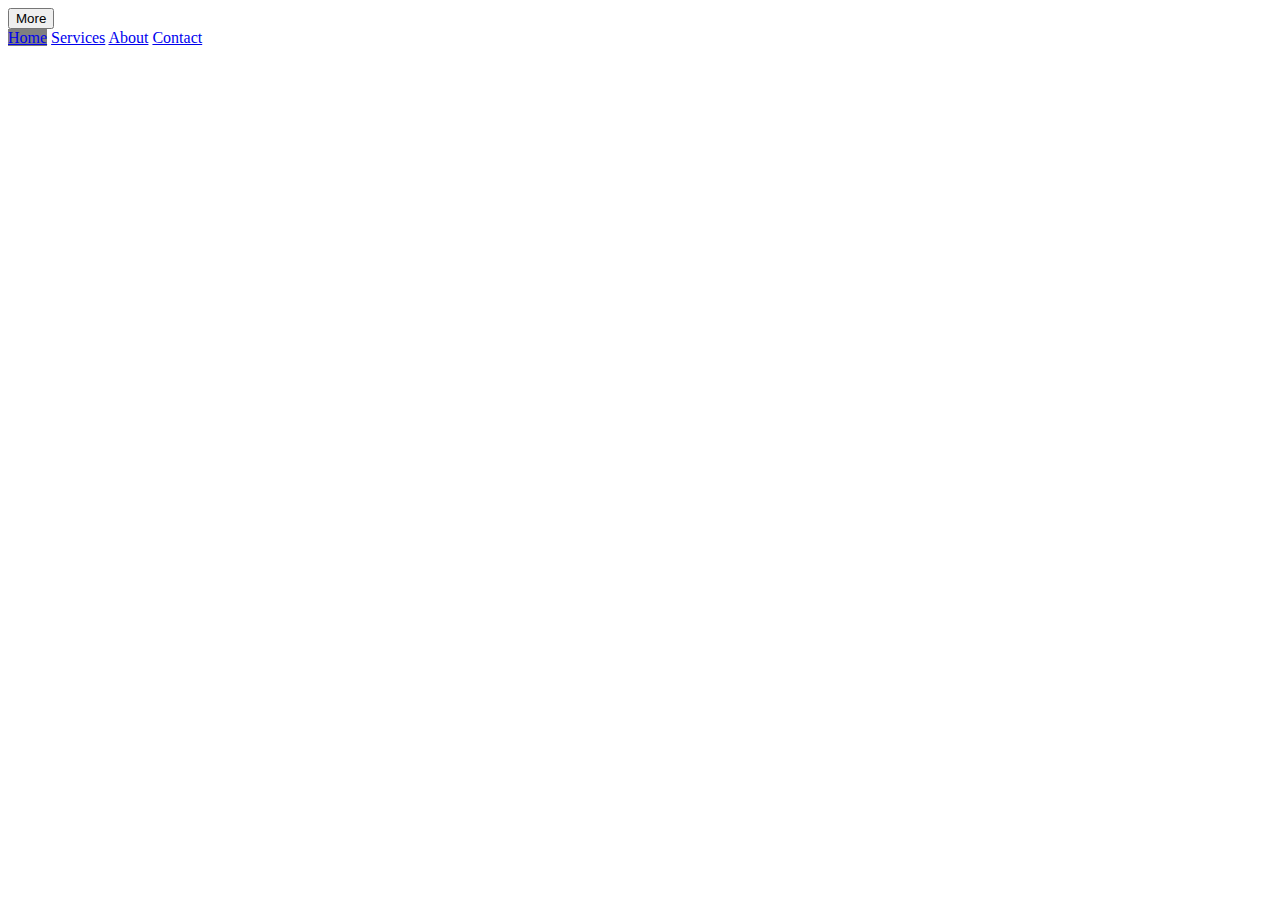
==== index.html @ 5a2513f6 "add index.html" ====
<!DOCTYPE html>
<html>
    <head>
        <meta charset="UTF-8">
        <link rel="stylesheet" href="./styles/style.css">
        <title>Project-Robotics</title>
    </head>
    <body>
        <div class="navbar">
            <div class="dropdown">
              <button class="dropbtn">More 
                <i class="fa fa-caret-down"></i>
              </button>
              <div class="dropdown-content">
                <a href="#" style="background-color: gray;">Home</a>
                <a href="html/services.html">Services</a>
                <a href="html/about.html">About</a>
                <a href="html/contact.html">Contact</a>
              </div>
            </div> 
          </div>
    </body>
</html>
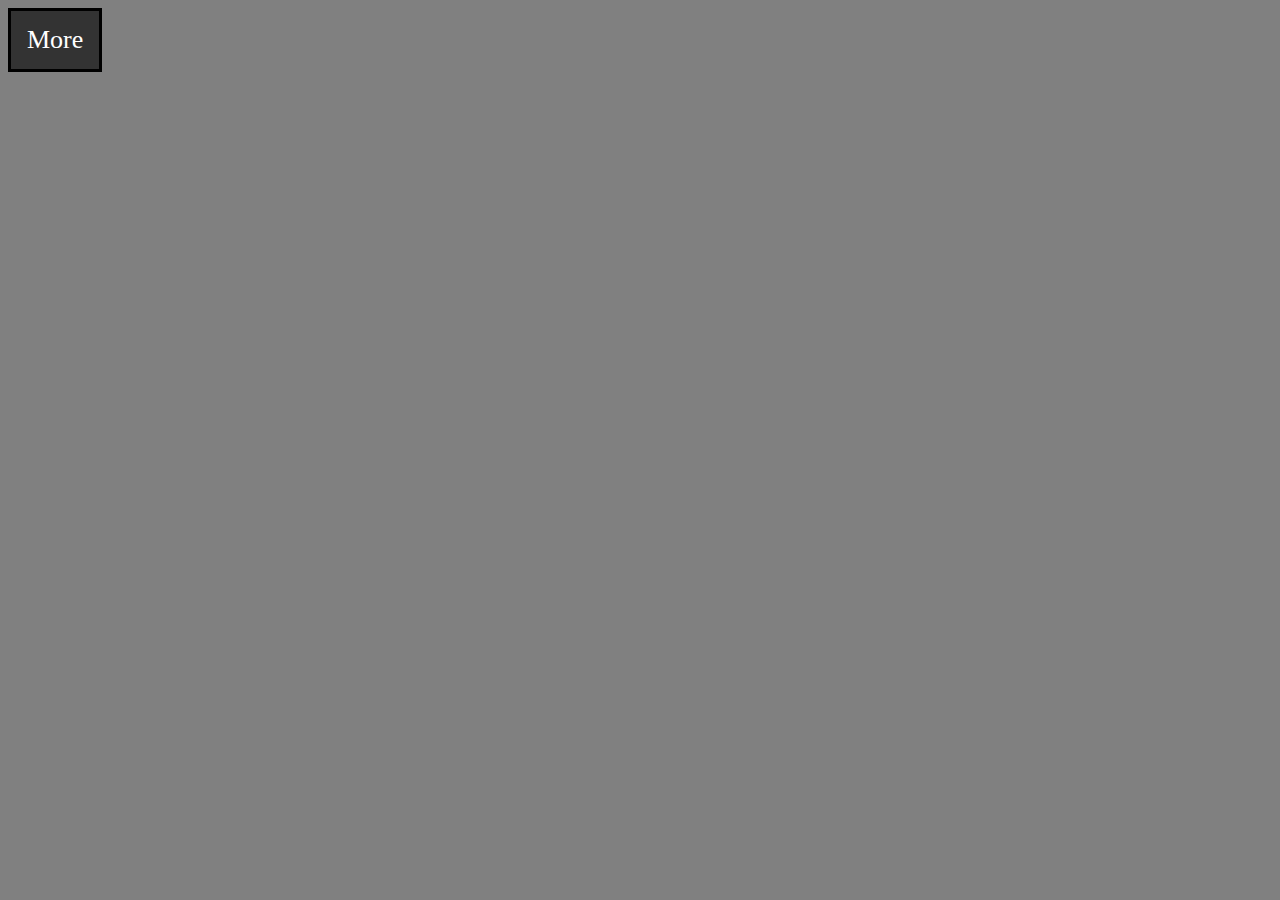
==== commit e727815c: "Update index.html" ====
--- a/index.html
+++ b/index.html
@@ -13,7 +13,6 @@
               </button>
               <div class="dropdown-content">
                 <a href="#" style="background-color: gray;">Home</a>
-                <a href="html/services.html">Services</a>
                 <a href="html/about.html">About</a>
                 <a href="html/contact.html">Contact</a>
               </div>
--- a/styles/style.css
+++ b/styles/style.css
@@ -0,0 +1,67 @@
+body {
+    height: 90vh;
+    background-color: grey;
+  }
+
+  .navbar {
+    display: flex;
+    justify-content: left; /* Center the navbar */
+    width: 100%;
+    text-align: left;
+  }
+  .navbar a {
+    font-size: 26px;
+    color: white;
+    text-align: left;
+    padding: 14px 16px;
+    text-decoration: none;
+    border: 1px solid black;
+  }
+  
+  .dropdown {
+    position: relative;
+    text-align: left;
+    background-color: #333;
+    border: 3px solid black;
+  }
+  
+  .dropdown .dropbtn {
+    font-size: 26px;
+    border: none;
+    outline: none;
+    color: white;
+    padding: 14px 16px;
+    background-color: inherit;
+    font-family: inherit;
+    margin: 0;
+  }
+  
+  .navbar a:hover,
+  .dropdown:hover .dropbtn {
+    background-color: rgb(0, 0, 0);
+  }
+  
+  .dropdown-content {
+    display: none;
+    position: absolute;
+    background-color: #f9f9f9;
+    min-width: 160px;
+    box-shadow: 0px 8px 16px 0px rgba(0, 0, 0, 0.2);
+    z-index: 1;
+  }
+  
+  .dropdown-content a {
+    color: black;
+    padding: 12px 16px;
+    text-decoration: none;
+    display: block;
+    text-align: left;
+  }
+  
+  .dropdown-content a:hover {
+    background-color: #ddd;
+  }
+  
+  .dropdown:hover .dropdown-content {
+    display: block;
+  }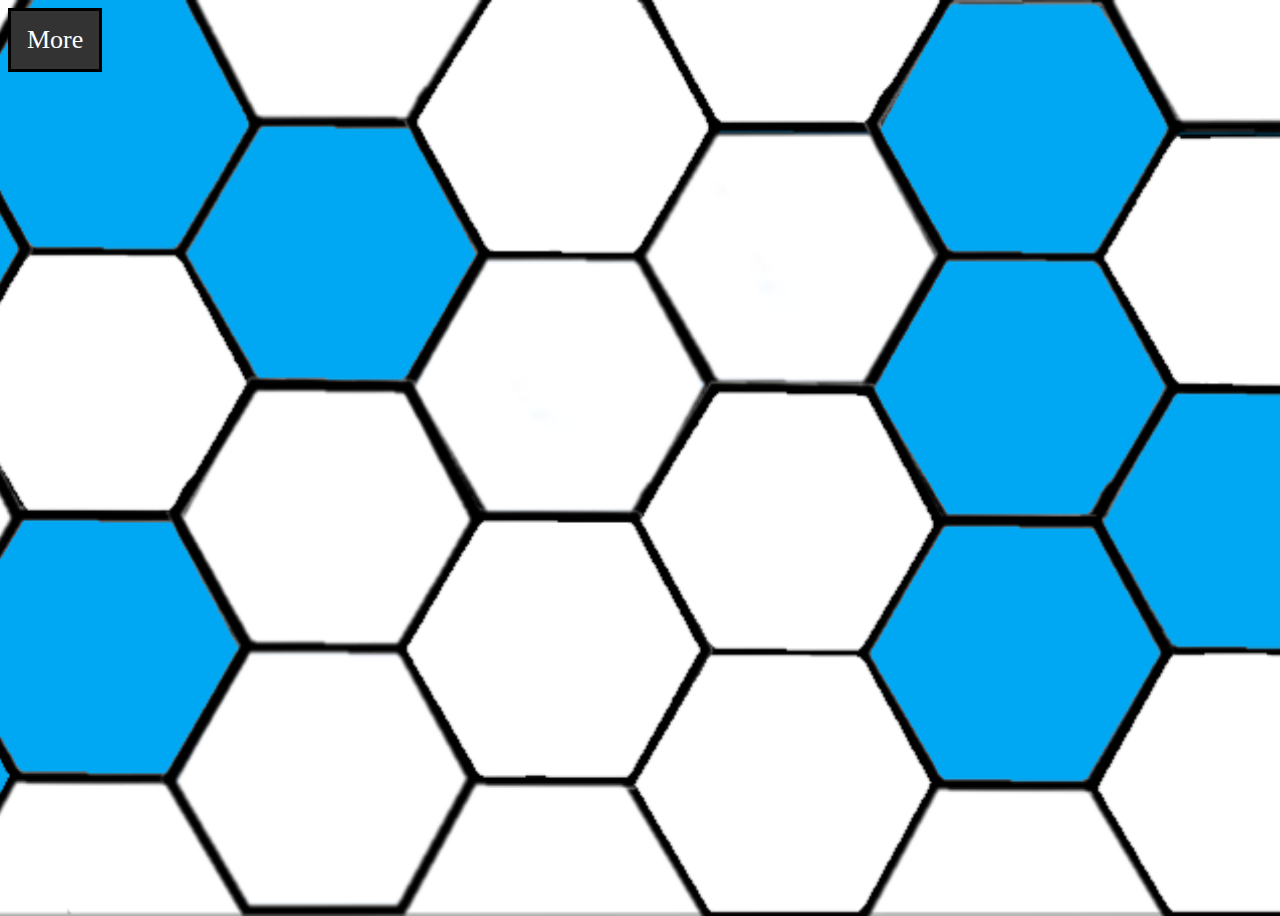
==== commit ab638b15: "change background" ====
--- a/index.html
+++ b/index.html
@@ -2,7 +2,7 @@
 <html>
     <head>
         <meta charset="UTF-8">
-        <link rel="stylesheet" href="./styles/style.css">
+        <link rel="stylesheet" href="./styles/home.css">
         <title>Project-Robotics</title>
     </head>
     <body>
@@ -13,8 +13,8 @@
               </button>
               <div class="dropdown-content">
                 <a href="#" style="background-color: gray;">Home</a>
-                <a href="html/about.html">About</a>
-                <a href="html/contact.html">Contact</a>
+                <a href="html/about_us.html">About us</a>
+                <a href="./html/contact_us.html">Contact</a>
               </div>
             </div> 
           </div>
--- a/styles/home.css
+++ b/styles/home.css
@@ -0,0 +1,85 @@
+@keyframes bc{
+    from {background-image: url(../images/back1.png);}
+    to {background-image: url(../images/back2.png);}
+ 
+ }
+ body{
+     background-image: url(../images/back1.png);
+     height: 100vh;
+     background-position: center;
+     background-repeat: no-repeat;
+     background-size: cover;
+     animation-name: bc;
+     animation-duration: 50s;
+    animation-delay: 5s;
+    animation-play-state: running;
+    animation-iteration-count: infinite;
+    animation-fill-mode: both;
+ }
+ h1{
+     text-align: center;
+     font-size: 400%;
+ }
+   .navbar {
+     display: flex;
+     justify-content: left; 
+     width: 100%;
+     text-align: left;
+     
+   }
+   .navbar a {
+     font-size: 26px;
+     color: white;
+     text-align: left;
+     padding: 14px 16px;
+     text-decoration: none;
+     border: 1px solid black;
+   }
+   
+   .dropdown {
+     position: relative;
+     text-align: left;
+     background-color: #333;
+     border: 3px solid black;
+   }
+   
+   .dropdown .dropbtn {
+     font-size: 26px;
+     border: none;
+     outline: none;
+     color: white;
+     padding: 14px 16px;
+     background-color: inherit;
+     font-family: inherit;
+     margin: 0;
+   }
+   
+   .navbar a:hover,
+   .dropdown:hover .dropbtn {
+     background-color: rgb(0, 0, 0);
+   }
+   
+   .dropdown-content {
+     display: none;
+     position: absolute;
+     background-color: #f9f9f9;
+     min-width: 160px;
+     box-shadow: 0px 8px 16px 0px rgba(0, 0, 0, 0.2);
+     z-index: 1;
+   }
+   
+   .dropdown-content a {
+     color: black;
+     padding: 12px 16px;
+     text-decoration: none;
+     display: block;
+     text-align: left;
+   }
+   
+   .dropdown-content a:hover {
+     background-color: #ddd;
+   }
+   
+   .dropdown:hover .dropdown-content {
+     display: block;
+   }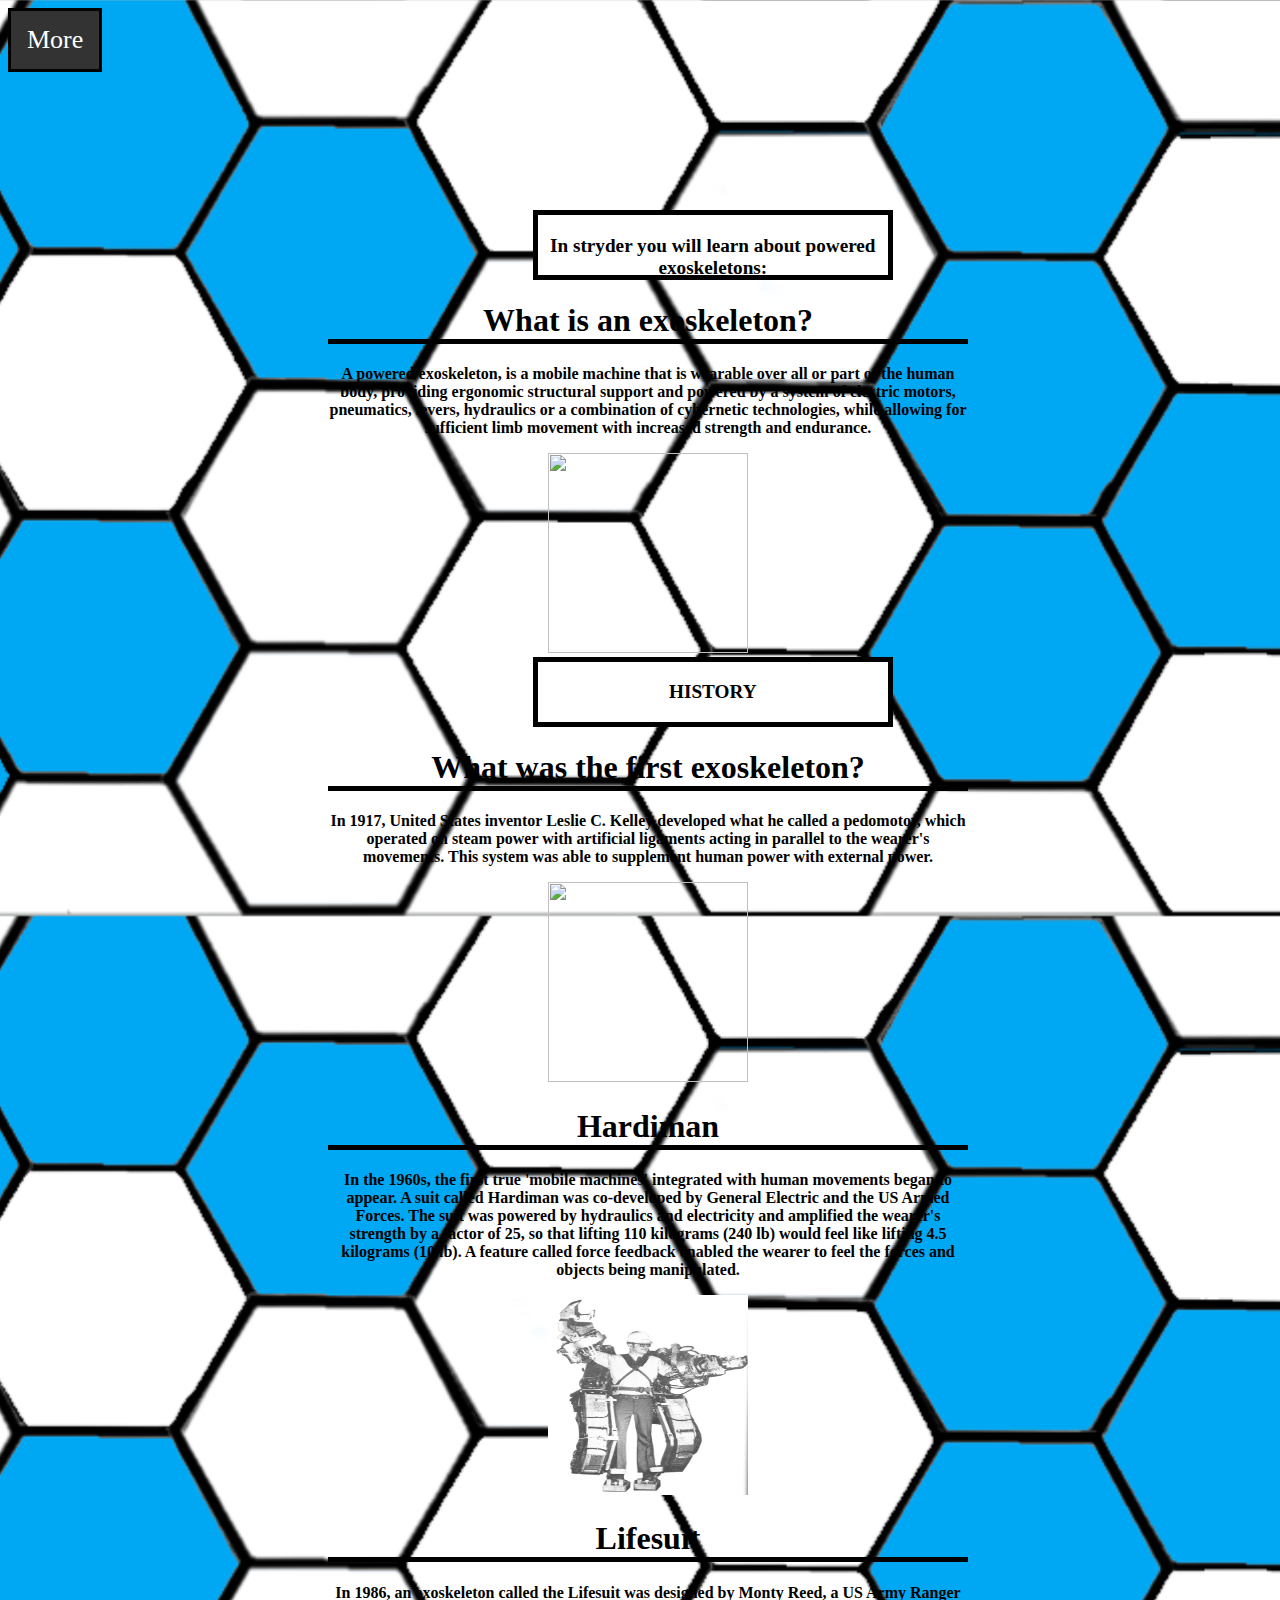
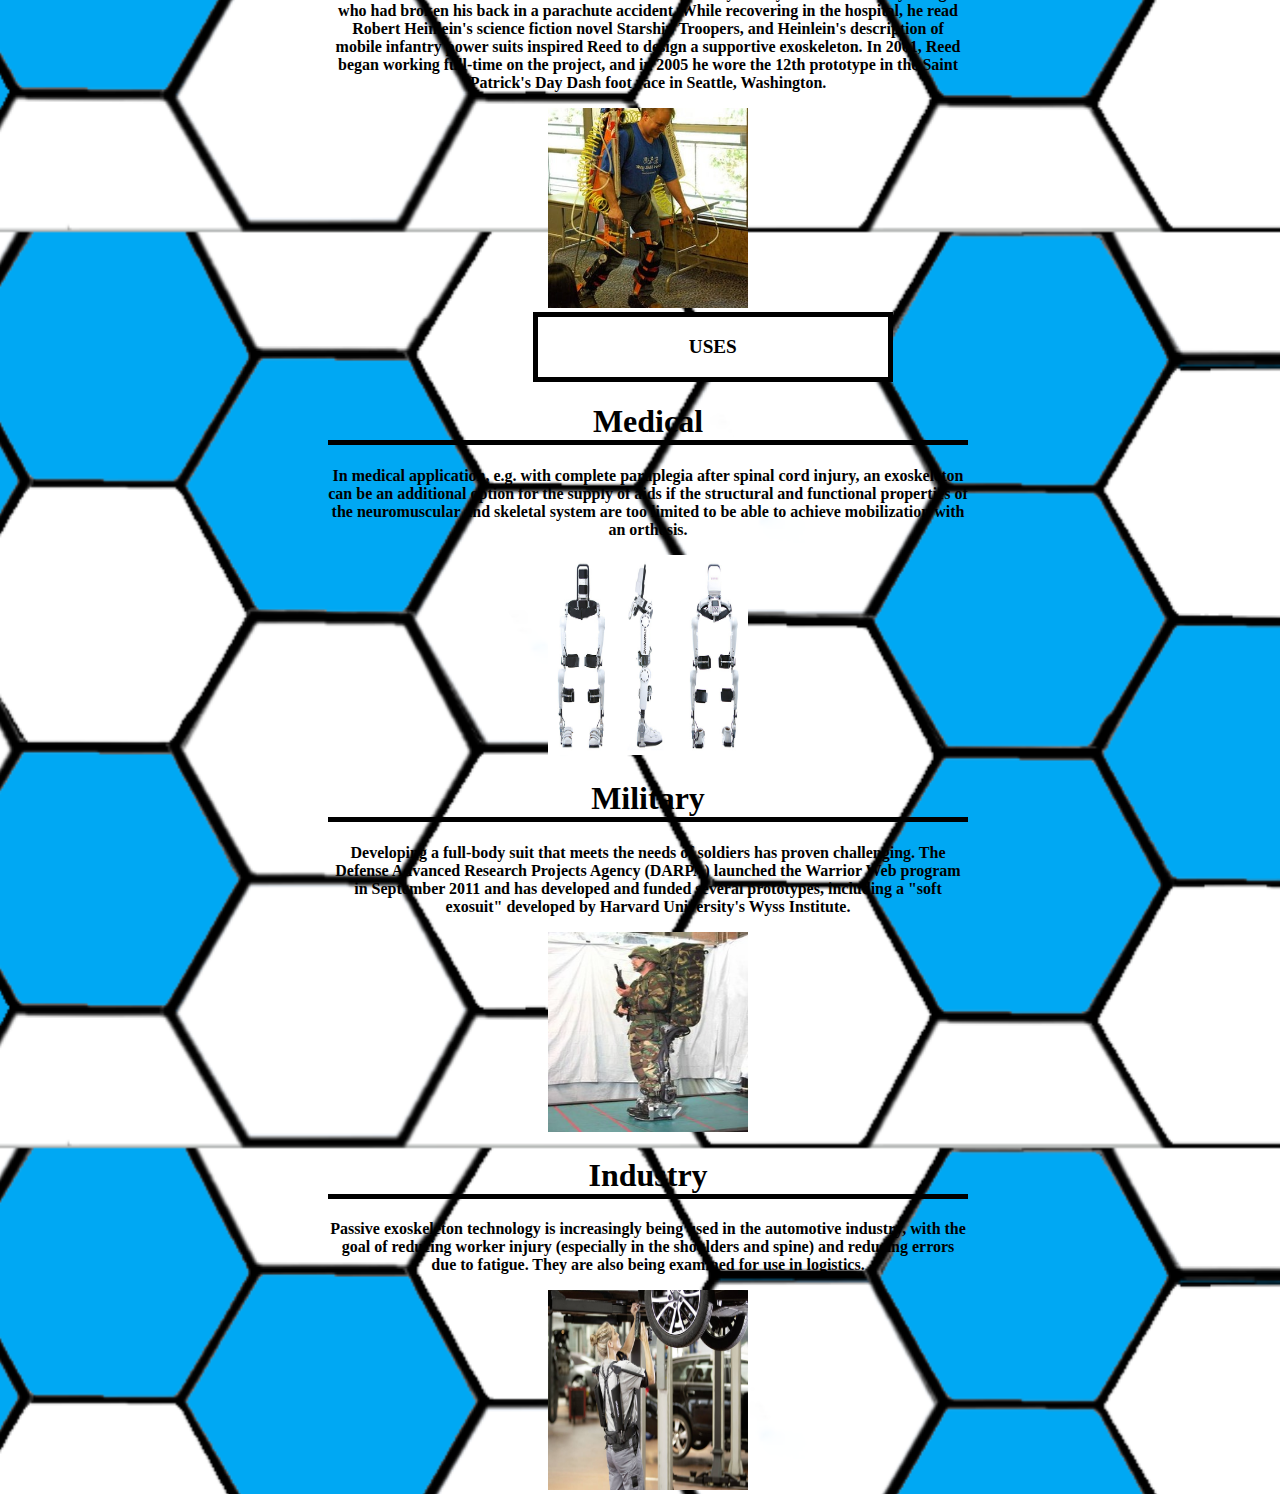
==== commit 39f0811a: "update home page" ====
--- a/index.html
+++ b/index.html
@@ -18,5 +18,50 @@
               </div>
             </div> 
           </div>
+            
+          
+                <div class="main">
+                   <h1 id="ft"> WELCOME TO</h1><h1 id="tt">Stryder</h1>
+                   <div id="ut"><b><p>In stryder you will learn about powered exoskeletons:</p></b></div>
+                  <div class="p">
+                    <h1 class="un">What is an exoskeleton?</h1>
+                  <b> 
+                    <p>A powered exoskeleton, is a mobile machine that is wearable over all or part of the human body, providing ergonomic structural support and powered by a system of electric motors, pneumatics, levers, hydraulics or a combination of cybernetic technologies, while allowing for sufficient limb movement with increased strength and endurance. </p>
+                  </b>
+                  <img src="../Project-Robotics/images/exoskeleton.jpg" class="pic">
+                </div>
+                <div id="ut"><b><p>HISTORY</p></b></div>
+                <div class="p">
+                  <h1 class="un">What was the first exoskeleton?</h1>
+                  <b><p>In 1917, United States inventor Leslie C. Kelley developed what he called a pedomotor, which operated on steam power with artificial ligaments acting in parallel to the wearer's movements. This system was able to supplement human power with external power.</p></b>
+                  <img src="../Project-Robotics/images/firstskeleton.jpg" class="pic">
+                </div>
+                <div class="p">
+                  <h1 class="un">Hardiman</h1>
+                  <b><p>In the 1960s, the first true 'mobile machines' integrated with human movements began to appear. A suit called Hardiman was co-developed by General Electric and the US Armed Forces. The suit was powered by hydraulics and electricity and amplified the wearer's strength by a factor of 25, so that lifting 110 kilograms (240 lb) would feel like lifting 4.5 kilograms (10 lb). A feature called force feedback enabled the wearer to feel the forces and objects being manipulated.</p></b>
+                <img src="./images/hardiman.jpeg" class="pic">
+                </div>
+                <div class="p">
+                  <h1 class="un">Lifesuit</h1>
+                 <b><p>In 1986, an exoskeleton called the Lifesuit was designed by Monty Reed, a US Army Ranger who had broken his back in a parachute accident. While recovering in the hospital, he read Robert Heinlein's science fiction novel Starship Troopers, and Heinlein's description of mobile infantry power suits inspired Reed to design a supportive exoskeleton. In 2001, Reed began working full-time on the project, and in 2005 he wore the 12th prototype in the Saint Patrick's Day Dash foot race in Seattle, Washington.</p></b> 
+                <img src="./images/lifesuit.jpg" class="pic">
+                </div>
+                <div id="ut"><b><p>USES</p></b></div>
+                <div class="p">
+                  <h1 class="un">Medical</h1>
+                  <b><p>In medical application, e.g. with complete paraplegia after spinal cord injury, an exoskeleton can be an additional option for the supply of aids if the structural and functional properties of the neuromuscular and skeletal system are too limited to be able to achieve mobilization with an orthosis.</p></b>
+                 <img src="./images/me.jpg" class="pic">
+                </div>
+                <div class="p">
+                  <h1 class="un">Military</h1>
+                  <b><p>Developing a full-body suit that meets the needs of soldiers has proven challenging. The Defense Advanced Research Projects Agency (DARPA) launched the Warrior Web program in September 2011 and has developed and funded several prototypes, including a "soft exosuit" developed by Harvard University's Wyss Institute.</p></b>
+                  <img src="./images/military.jpg" class="pic">
+                </div>
+                <div class="p">
+                  <h1 class="un">Industry</h1>
+                  <b><p>Passive exoskeleton technology is increasingly being used in the automotive industry, with the goal of reducing worker injury (especially in the shoulders and spine) and reducing errors due to fatigue. They are also being examined for use in logistics.</p></b>
+                  <img src="./images/industrial.jpg" class="pic">
+                </div>
+                  </div>
     </body>
 </html>
--- a/styles/home.css
+++ b/styles/home.css
@@ -1,13 +1,22 @@
 @keyframes bc{
     from {background-image: url(../images/back1.png);}
     to {background-image: url(../images/back2.png);}
- 
+ }
+ @keyframes title{
+    from{opacity: 0 ;}
+    to{opacity: 1;}
+ }
+ @keyframes title2{
+    from{opacity: 1 ;}
+    to{opacity: 0;}
  }
  body{
+    
      background-image: url(../images/back1.png);
      height: 100vh;
+     width: 100vw;
      background-position: center;
-     background-repeat: no-repeat;
+     background-repeat: repeat;
      background-size: cover;
      animation-name: bc;
      animation-duration: 50s;
@@ -15,11 +24,9 @@
     animation-play-state: running;
     animation-iteration-count: infinite;
     animation-fill-mode: both;
+
  }
- h1{
-     text-align: center;
-     font-size: 400%;
- }
+
    .navbar {
      display: flex;
      justify-content: left; 
@@ -82,4 +89,55 @@
    
    .dropdown:hover .dropdown-content {
      display: block;
-   }+   }
+
+   .main {
+    display: flex;
+    text-align: center;
+    display: inline-block;
+    height: 100vh;
+    width: 100vw;
+    justify-content: center;
+    align-items: center;
+   }
+
+   .un {
+    border-bottom: 5px solid black;
+  }
+
+   .p{
+    width: 50vw;
+    margin-left: 25vw;
+   }
+
+   .p:hover{
+    border: solid 5px black;
+    background-color: rgb(211, 193, 193);
+    transform: scale(1.5);
+   }
+
+   #ut{
+    background-color: white;
+    border: solid 5px black;
+    height: 60px;
+    width: 350px;
+    margin-left: 41vw;
+    font-size: larger;
+   }
+
+   .pic{
+    height: 200px;
+    width: 200px;
+   }
+   #tt{
+    opacity:0 ;
+    animation-name: title;
+    animation-delay: 2s;
+    animation-duration: 5s;
+    animation-fill-mode:forwards;
+   }
+   #ft{
+    opacity:0 ;
+    animation-name: title2;
+    animation-duration: 8s;
+   }
